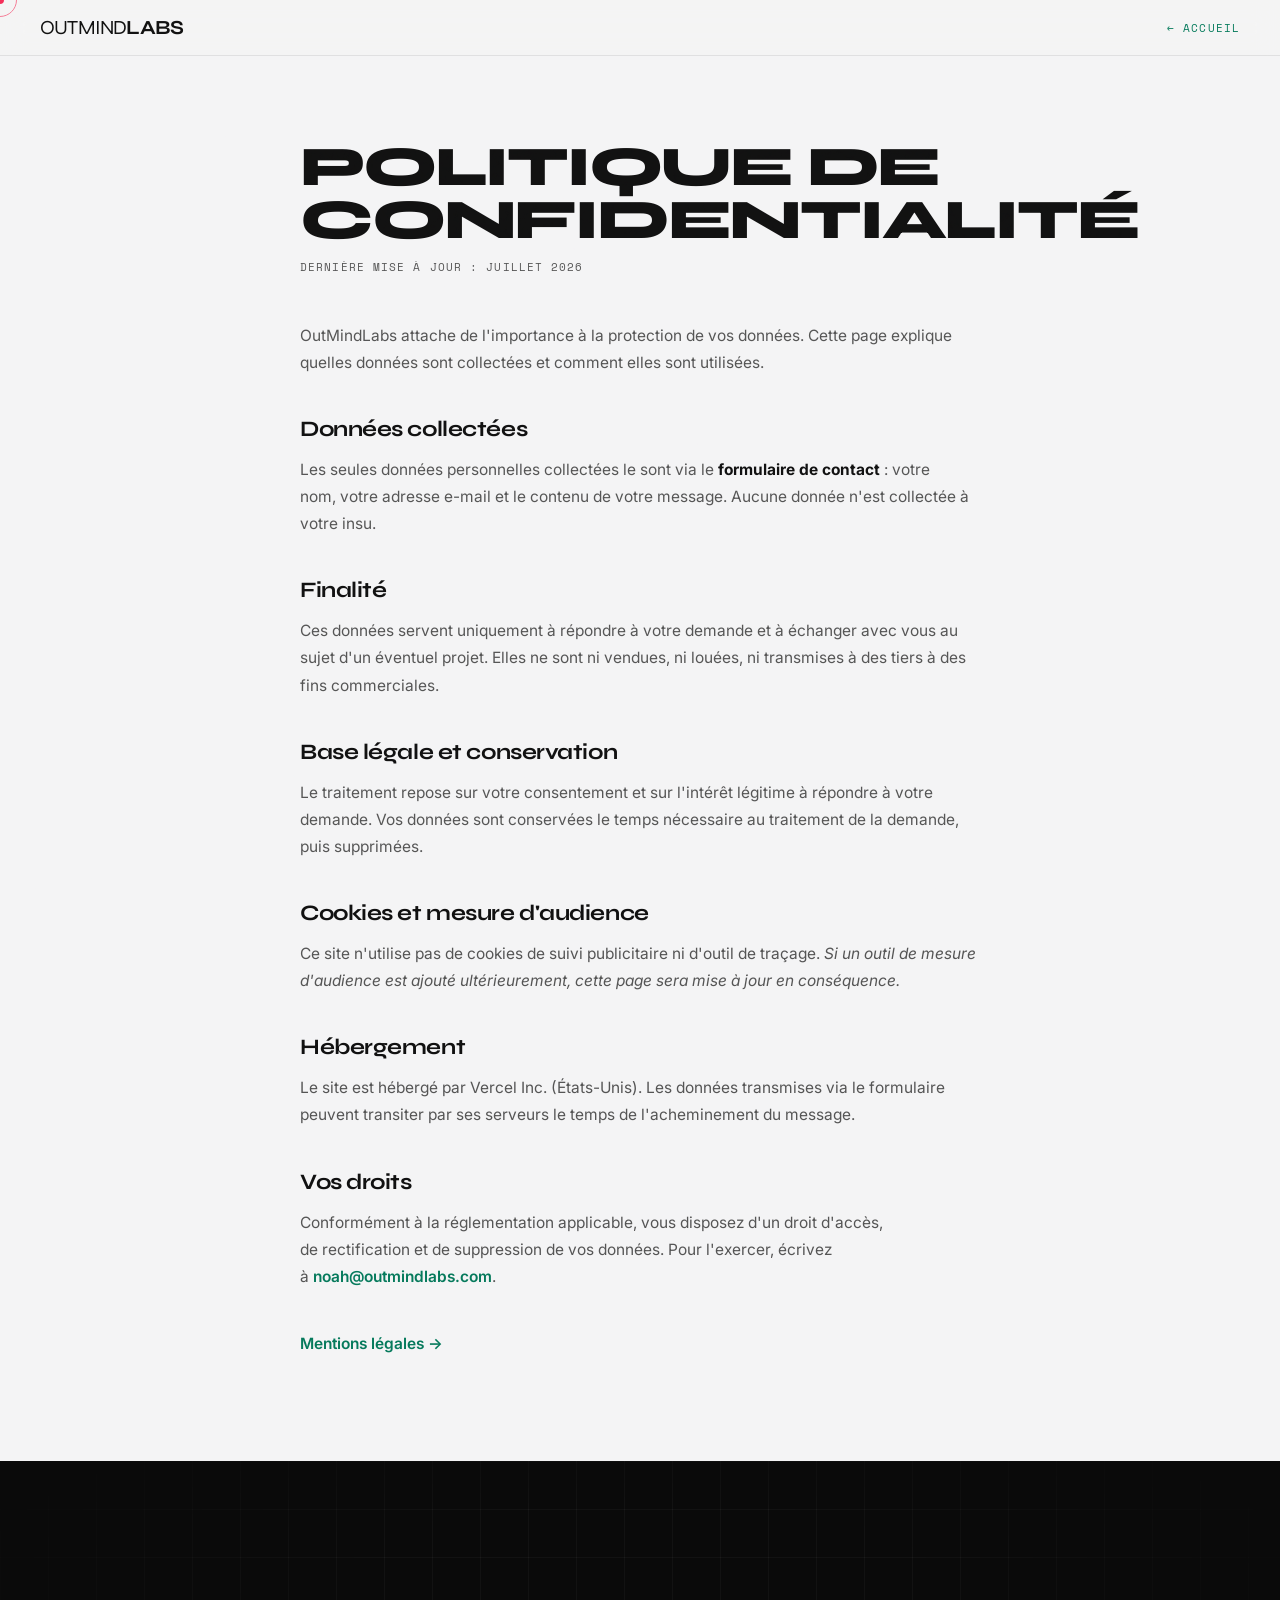
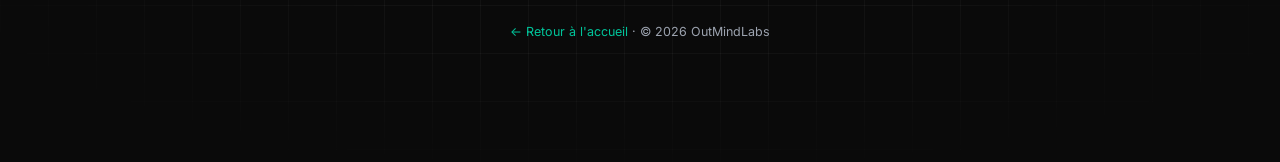
==== legal/confidentialite.html @ fe6e8d37 "Add real projects, case-study pages, and legal pages - Replace placeholder specimens with the six re" ====
<!DOCTYPE html>
<html lang="fr">
<head>
<meta charset="UTF-8">
<meta name="viewport" content="width=device-width, initial-scale=1.0">
<title>Confidentialité · OutMindLabs</title>
<link rel="stylesheet" href="../css/style.css">
</head>
<body class="subpage">
<div id="cur-dot"></div><div id="cur-ring"></div>
<nav class="sub-nav">
  <a href="../index.html" class="nav-brand"><span>OUTMIND</span><b>LABS</b></a>
  <a href="../index.html" class="back">← Accueil</a>
</nav>

<main class="legal-wrap">
  <h1>Politique de confidentialité</h1>
  <p class="updated">Dernière mise à jour : juillet 2026</p>

  <p>OutMindLabs attache de l'importance à la protection de vos données. Cette page explique quelles données sont collectées et comment elles sont utilisées.</p>

  <h2>Données collectées</h2>
  <p>Les seules données personnelles collectées le sont via le <strong>formulaire de contact</strong> : votre nom, votre adresse e-mail et le contenu de votre message. Aucune donnée n'est collectée à votre insu.</p>

  <h2>Finalité</h2>
  <p>Ces données servent uniquement à répondre à votre demande et à échanger avec vous au sujet d'un éventuel projet. Elles ne sont ni vendues, ni louées, ni transmises à des tiers à des fins commerciales.</p>

  <h2>Base légale et conservation</h2>
  <p>Le traitement repose sur votre consentement et sur l'intérêt légitime à répondre à votre demande. Vos données sont conservées le temps nécessaire au traitement de la demande, puis supprimées.</p>

  <h2>Cookies et mesure d'audience</h2>
  <p>Ce site n'utilise pas de cookies de suivi publicitaire ni d'outil de traçage. <em>Si un outil de mesure d'audience est ajouté ultérieurement, cette page sera mise à jour en conséquence.</em></p>

  <h2>Hébergement</h2>
  <p>Le site est hébergé par Vercel Inc. (États-Unis). Les données transmises via le formulaire peuvent transiter par ses serveurs le temps de l'acheminement du message.</p>

  <h2>Vos droits</h2>
  <p>Conformément à la réglementation applicable, vous disposez d'un droit d'accès, de rectification et de suppression de vos données. Pour l'exercer, écrivez à <a href="mailto:noah@outmindlabs.com">noah@outmindlabs.com</a>.</p>

  <p style="margin-top:40px;"><a href="mentions-legales.html">Mentions légales →</a></p>
</main>

<footer class="section section--dark sub-foot">
  <div class="wrap">
    <p class="colophon"><a href="../index.html">← Retour à l'accueil</a> · © 2026 OutMindLabs</p>
  </div>
</footer>
<script src="../js/main.js"></script>
</body>
</html>
---- css/style.css ----
@import url('https://fonts.googleapis.com/css2?family=Syne:wght@400;700;800&family=Inter:wght@300;400;500;600&family=Space+Mono:wght@400;700&display=swap');

/* ═══════════════════════════════════════════════════════════
   OUTMINDLABS — L'ARCHIVE
   A specimen archive. Black/white/grey base · mint signature ·
   pink used in exactly one place (redaction). Mono = data only.
   ═══════════════════════════════════════════════════════════ */

*, *::before, *::after { box-sizing: border-box; margin: 0; padding: 0; }

:root {
  --accent:       #00c49a;
  --accent-light: #99EFD1;
  --accent-ink:   #067a5c;   /* readable mint for labels on cream (AA) */
  --pink:         #ff0055;   /* redaction only */

  --cream:   #f4f4f5;
  --ink:     #111111;
  --muted:   #555555;
  --dim:     #9ca3af;

  --void:    #0a0a0a;
  --panel:   #111111;
  --panel-2: #161616;

  --line-light: rgba(0,0,0,0.12);
  --hair-light: rgba(0,0,0,0.08);
  --line-dark:  rgba(255,255,255,0.14);
  --hair-dark:  rgba(255,255,255,0.08);

  --font-display: 'Syne', sans-serif;
  --font-body:    'Inter', sans-serif;
  --font-mono:    'Space Mono', monospace;

  --ease:    cubic-bezier(0.25, 0.46, 0.45, 0.94);
  --ease-io: cubic-bezier(0.16, 1, 0.3, 1);
}

/* overflow-x: clip (not hidden) — hidden creates a scroll container that
   breaks position: sticky in the fiche section */
html { scroll-behavior: smooth; overflow-x: clip; }

body {
  font-family: var(--font-body);
  background: var(--void);
  color: var(--ink);
  overflow-x: clip;
  -webkit-font-smoothing: antialiased;
}

/* Global grain */
body::after {
  content: '';
  position: fixed; inset: 0;
  background-image: url("data:image/svg+xml,%3Csvg viewBox='0 0 200 200' xmlns='http://www.w3.org/2000/svg'%3E%3Cfilter id='n'%3E%3CfeTurbulence type='fractalNoise' baseFrequency='0.8' numOctaves='3' stitchTiles='stitch'/%3E%3C/filter%3E%3Crect width='100%25' height='100%25' filter='url(%23n)' opacity='0.04'/%3E%3C/svg%3E");
  pointer-events: none; z-index: 9990; mix-blend-mode: overlay;
}

::selection { background: var(--accent); color: #000; }

::-webkit-scrollbar { width: 6px; }
::-webkit-scrollbar-track { background: #0a0a0a; }
::-webkit-scrollbar-thumb { background: #222; border-radius: 10px; }
::-webkit-scrollbar-thumb:hover { background: var(--accent); }

a { text-decoration: none; color: inherit; }
img { display: block; max-width: 100%; }
button { font: inherit; cursor: pointer; }

/* Keyboard focus — visible everywhere; dark ink on light/mint, mint on dark */
:focus-visible { outline: 2px solid var(--accent); outline-offset: 3px; border-radius: 1px; }
.section--light :focus-visible,
.section--mint :focus-visible,
.nav--light :focus-visible { outline-color: var(--ink); }

/* ── CUSTOM CURSOR ─────────────────────────────────────── */
@media (hover: hover) and (pointer: fine) {
  body { cursor: none; }
  a, button, input, select, textarea, label, [role="button"] { cursor: none; }
}
#cur-dot, #cur-ring { position: fixed; top: 0; left: 0; pointer-events: none; border-radius: 50%; transform: translate(-50%, -50%); mix-blend-mode: difference; }
#cur-dot  { width: 8px;  height: 8px;  background: var(--accent); z-index: 10000; transition: width .3s, height .3s; }
#cur-ring { width: 34px; height: 34px; border: 1.5px solid var(--accent); opacity: .6; z-index: 9999; transition: width .3s, height .3s, opacity .3s; }
body.cur-hover #cur-dot  { width: 12px; height: 12px; }
body.cur-hover #cur-ring { width: 54px; height: 54px; opacity: .9; }
@media (hover: none), (pointer: coarse) { #cur-dot, #cur-ring { display: none; } }

/* ── TYPE PRIMITIVES ───────────────────────────────────── */
.mono {
  font-family: var(--font-mono);
  font-size: 12px;
  letter-spacing: 0.08em;
  text-transform: uppercase;
}
.module {
  font-family: var(--font-mono);
  font-size: 12px;
  font-weight: 700;
  letter-spacing: 0.18em;
  text-transform: uppercase;
  color: var(--accent);
  display: inline-block;
  margin-bottom: 22px;
}
/* mint accent fails contrast on cream — darken mono labels on light */
.section--light .module,
.assay .code,
.protocole .ptitle { color: var(--accent-ink); }
.h-xl, .h-lg, .h-md {
  font-family: var(--font-display);
  font-weight: 800;
  letter-spacing: -0.04em;
  text-transform: uppercase;
  line-height: 0.94;
}
.h-xl { font-size: clamp(44px, 7vw, 104px); line-height: 0.9; }
.h-lg { font-size: clamp(32px, 4.6vw, 60px); text-wrap: balance; }
.h-md { font-size: clamp(22px, 2.4vw, 30px); font-weight: 700; text-wrap: balance; }
.lead { font-family: var(--font-body); font-weight: 300; font-size: clamp(16px, 1.5vw, 19px); line-height: 1.65; color: var(--muted); }
/* nicer body wrapping — avoids orphans and short last lines */
p, .lead, .spec-find, .fiche-note, .rap .quote, .cons-body p { text-wrap: pretty; }
.section--dark .lead { color: var(--dim); }
.tg {
  background: linear-gradient(120deg, var(--accent-light), var(--accent));
  -webkit-background-clip: text; background-clip: text;
  -webkit-text-fill-color: transparent; color: transparent;
}
.hp { color: var(--pink); }   /* highlight where mint would vanish (on mint bg) */

/* ── SECTION SHELL ─────────────────────────────────────── */
.section { position: relative; padding: 118px 40px; }
.section--dark  { background: var(--void);  color: #fff; }
.section--light { background: var(--cream); color: var(--ink); }
.section--mint  { background: linear-gradient(140deg, #aef2df 0%, #99EFD1 42%, #4fd6b2 100%); color: var(--ink); }
.section--mint::before {
  content: ''; position: absolute; inset: 0; z-index: 0; pointer-events: none;
  background-image:
    linear-gradient(rgba(255,255,255,0.4) 1px, transparent 1px),
    linear-gradient(90deg, rgba(255,255,255,0.4) 1px, transparent 1px);
  background-size: 46px 46px;
  -webkit-mask-image: radial-gradient(ellipse at 50% 45%, #000 25%, transparent 82%);
  mask-image: radial-gradient(ellipse at 50% 45%, #000 25%, transparent 82%);
}
.section--mint > .wrap { position: relative; z-index: 1; }
.wrap { max-width: 1440px; margin: 0 auto; position: relative; }

/* blueprint grid behind dark sections */
.section--dark::before {
  content: ''; position: absolute; inset: 0; z-index: 0; pointer-events: none;
  background-image:
    linear-gradient(rgba(255,255,255,0.035) 1px, transparent 1px),
    linear-gradient(90deg, rgba(255,255,255,0.035) 1px, transparent 1px);
  background-size: 48px 48px;
  -webkit-mask-image: radial-gradient(ellipse at 50% 40%, #000 30%, transparent 82%);
  mask-image: radial-gradient(ellipse at 50% 40%, #000 30%, transparent 82%);
}
.section--dark > .wrap { z-index: 1; }

/* registration corner marks */
.corner { position: relative; }
.corner::before, .corner::after {
  content: '+'; position: absolute; font-family: var(--font-mono);
  font-size: 13px; line-height: 1; color: var(--accent); opacity: .55; pointer-events: none;
}
.corner::before { top: 7px; left: 9px; }
.corner::after  { bottom: 7px; right: 9px; }

/* ── BUTTONS ───────────────────────────────────────────── */
.btn {
  display: inline-flex; align-items: center; gap: 10px;
  font-family: var(--font-mono); font-weight: 700; font-size: 12px;
  letter-spacing: 0.16em; text-transform: uppercase;
  padding: 15px 26px; border-radius: 2px; border: 1px solid transparent;
  transition: background .3s, color .3s, border-color .3s, transform .3s;
  will-change: transform;
}
.btn-solid  { background: var(--accent); color: #04231c; }
.btn-solid:hover { background: var(--accent-light); transform: translateY(-2px); }
.btn-outline { background: transparent; color: var(--accent); border-color: var(--accent); }
.btn-outline:hover { background: var(--accent); color: #04231c; transform: translateY(-2px); }
.btn-ghost { background: transparent; color: currentColor; border-color: var(--line-dark); }
.btn-ghost:hover { border-color: var(--accent); color: var(--accent); }
.section--light .btn-ghost { border-color: var(--line-light); }
.link-ghost { font-family: var(--font-mono); font-size: 12px; letter-spacing: .1em; text-transform: uppercase; color: var(--dim); transition: color .3s; }
.link-ghost:hover { color: var(--accent); }

/* redaction — the ONLY pink */
.redact {
  display: inline-block; background: var(--pink); color: var(--pink);
  font-family: var(--font-mono); font-weight: 700; font-size: 0.78em;
  letter-spacing: 2px; padding: 1px 6px; border-radius: 2px;
  vertical-align: middle; user-select: none; overflow: hidden; white-space: nowrap;
}
.redact.glitch { color: #fff; }   /* scrambled glyphs surface only mid-glitch */

/* ═══════════════ NAV ═══════════════ */
.nav {
  position: fixed; top: 0; left: 0; right: 0; z-index: 900;
  display: flex; align-items: center; justify-content: space-between;
  padding: 15px 40px;
  border-bottom: 1px solid transparent;
  backdrop-filter: blur(14px); -webkit-backdrop-filter: blur(14px);
  transition: background .35s, color .35s, border-color .35s, padding .35s;
}
.nav--dark  { background: rgba(10,10,10,0.55); color: #fff;      border-bottom-color: var(--hair-dark); }
.nav--light { background: rgba(244,244,245,0.72); color: var(--ink); border-bottom-color: var(--hair-light); }
.nav-brand { font-family: var(--font-display); font-size: 20px; letter-spacing: -0.04em; }
.nav-brand b { font-weight: 700; }
.nav-brand span { font-weight: 400; }
.nav-menu { display: flex; align-items: center; gap: 22px; }
.nav-menu a { font-family: var(--font-mono); font-size: 11px; letter-spacing: .12em; text-transform: uppercase; opacity: .75; transition: opacity .25s, color .25s; }
.nav-menu a:hover, .nav-menu a.active { opacity: 1; color: var(--accent); }
.nav--light .nav-menu a:hover, .nav--light .nav-menu a.active { color: var(--accent-ink); }
.nav-status { display: inline-flex; align-items: center; gap: 8px; font-family: var(--font-mono); font-size: 11px; letter-spacing: .12em; text-transform: uppercase; }
.nav-status .led { width: 7px; height: 7px; border-radius: 50%; background: var(--accent); box-shadow: 0 0 8px var(--accent); }
.nav-toggle { display: none; background: none; border: 1px solid currentColor; border-radius: 2px; padding: 7px 12px; font-family: var(--font-mono); font-size: 11px; letter-spacing: .12em; text-transform: uppercase; color: inherit; }

/* ═══════════════ 000 · LA PAILLASSE (design lab bench) ═══════════════ */
.hero {
  position: relative; min-height: 100vh; overflow: hidden;
  background: #f4f4f5; color: var(--ink);
  display: flex; align-items: center;
  padding: 130px 40px 90px;
}
/* the grey graph grid is drawn inside #mesh so it stays aligned with the dots */
#mesh { position: absolute; inset: 0; width: 100%; height: 100%; z-index: 0; }
.hero-inner { position: relative; z-index: 2; max-width: 1440px; margin: 0 auto; width: 100%; }
.hero h1 { color: var(--ink); margin-bottom: 26px; }
.hero h1 .line { display: block; }
.hero .lead { color: var(--muted); }
.hero-sub { max-width: 560px; margin-bottom: 40px; }
.hero-cta { display: flex; align-items: center; gap: 26px; flex-wrap: wrap; }
.hero-readout {
  position: absolute; right: 40px; bottom: 34px; z-index: 2; text-align: right;
  font-family: var(--font-mono); font-size: 11px; letter-spacing: .1em; color: var(--muted); line-height: 1.9;
  font-variant-numeric: tabular-nums;
}
.hero-readout b { color: var(--accent-ink); font-weight: 700; }

/* ═══════════════ SCELLÉ · label tape ═══════════════ */
.scelle { background: #050505; border-top: 1px solid var(--hair-dark); border-bottom: 1px solid var(--hair-dark); overflow: hidden; padding: 13px 0; }
.scelle-track { display: flex; width: max-content; white-space: nowrap; animation: tape 42s linear infinite; }
.scelle-track span { font-family: var(--font-mono); font-size: 12px; letter-spacing: .14em; text-transform: uppercase; color: var(--accent); padding: 0 22px; }
.scelle-track .plus { color: #444; }
@keyframes tape { from { transform: translateX(0); } to { transform: translateX(-50%); } }

/* ═══════════════ 001 · LE CONSERVATEUR ═══════════════ */
.cons-grid { display: grid; grid-template-columns: 300px 1fr; gap: 52px; align-items: center; }
.cons-photo { border: 1px solid var(--line-light); padding: 12px; background: #fff; max-width: 340px; }
.cons-photo img { width: 100%; aspect-ratio: 1/1; object-fit: cover; }
.cons-photo .cap { display: flex; flex-direction: column; align-items: flex-start; gap: 8px; margin-top: 12px; }
.cons-photo .cap .mono { color: var(--muted); font-size: 10px; letter-spacing: .1em; white-space: nowrap; }
.status { display: inline-flex; align-items: center; gap: 8px; font-family: var(--font-mono); font-size: 10px; letter-spacing: .14em; text-transform: uppercase; color: var(--ink); }
.status .led { width: 8px; height: 8px; border-radius: 50%; background: var(--accent); box-shadow: 0 0 8px var(--accent); }
.cons-body p { margin-bottom: 20px; max-width: 680px; }
.field-list { list-style: none; border-top: 1px solid var(--line-light); margin-top: 8px; }
.field-list li { display: flex; justify-content: space-between; align-items: baseline; gap: 20px; padding: 12px 0; border-bottom: 1px solid var(--hair-light); }
.field-list li span:first-child { font-family: var(--font-mono); font-size: 11px; letter-spacing: .1em; text-transform: uppercase; color: var(--muted); }
.field-list li span:last-child { font-family: var(--font-body); font-size: 14.5px; color: var(--ink); text-align: right; }

/* ═══════════════ 002 · CLASSIFICATION (mint) ═══════════════ */
.section--mint .module { color: var(--ink); }
.class-head { max-width: none; margin-bottom: 36px; }
.class-head .h-lg { color: var(--ink); }
/* trim the section height (~25% shorter) */
#classification { padding-top: 82px; padding-bottom: 82px; }
#classification .discipline { padding: 30px; }
#classification .discipline h3 { margin-bottom: 16px; }
#classification .taxo { margin-bottom: 16px; }
#classification .taxo li { padding: 7px 0; }
.class-grid { display: grid; grid-template-columns: 1fr 1fr; gap: 24px; }
.discipline {
  background: #fff;
  border: 1px solid rgba(0,0,0,0.14);
  box-shadow: 0 28px 56px -30px rgba(4,35,28,0.5);
  padding: 40px;
  transition: transform .4s var(--ease), box-shadow .4s var(--ease);
}
.discipline:hover { transform: translateY(-5px); box-shadow: 0 36px 64px -30px rgba(4,35,28,0.6); }
.discipline .tag {
  display: inline-block; font-family: var(--font-mono); font-size: 10px;
  letter-spacing: .16em; text-transform: uppercase;
  background: var(--ink); color: var(--accent);
  padding: 6px 12px; border-radius: 2px; margin-bottom: 18px;
}
.discipline h3 { font-family: var(--font-display); font-weight: 800; font-size: clamp(24px, 2.6vw, 34px); letter-spacing: -0.03em; text-transform: uppercase; color: var(--ink); margin-bottom: 22px; line-height: 1; }
.taxo { list-style: none; margin-bottom: 22px; }
.taxo li { font-family: var(--font-body); font-size: 15px; color: #333; padding: 10px 0; border-bottom: 1px solid rgba(0,0,0,0.08); }
.taxo li::before { content: '+ '; font-family: var(--font-mono); color: var(--accent-ink); font-weight: 700; }
.discipline .one { font-size: 15px; color: var(--muted); font-style: italic; }

/* ═══════════════ 003 · LA COLLECTION ═══════════════ */
.coll-top { display: flex; justify-content: space-between; align-items: flex-end; gap: 24px; flex-wrap: wrap; margin-bottom: 40px; }
.filters { display: flex; gap: 8px; }
.filter { font-family: var(--font-mono); font-size: 11px; letter-spacing: .14em; text-transform: uppercase; padding: 9px 16px; border: 1px solid var(--line-light); background: transparent; color: var(--muted); border-radius: 2px; transition: all .25s; }
.filter:hover { border-color: var(--ink); color: var(--ink); }
.filter.active { background: var(--ink); color: #fff; border-color: var(--ink); }
.spec-grid { display: grid; grid-template-columns: repeat(3, 1fr); gap: 22px; }
.spec { border: 1px solid var(--line-light); background: #fff; padding: 12px; transition: transform .45s var(--ease), box-shadow .45s var(--ease); }
.spec.hide { display: none; }
.spec:hover { transform: translateY(-6px); box-shadow: 0 24px 40px -20px rgba(0,0,0,0.25); }
.spec-img { position: relative; overflow: hidden; }
.spec-img img { width: 100%; aspect-ratio: 4/5; object-fit: cover; transition: transform .6s var(--ease); }
.spec:hover .spec-img img { transform: scale(1.04); }
.spec-link { display: block; color: inherit; }
.spec-more { border-top: 1px solid var(--hair-light); padding-top: 12px; font-family: var(--font-mono); font-size: 11px; letter-spacing: .08em; text-transform: uppercase; color: var(--accent-ink); transition: gap .3s; }
.spec:hover .spec-more { color: var(--ink); }
.spec-idx { position: absolute; top: 10px; left: 10px; font-family: var(--font-mono); font-size: 10px; letter-spacing: .1em; color: #fff; background: rgba(0,0,0,0.6); padding: 4px 8px; }
.spec-tag { position: absolute; top: 10px; right: 10px; font-family: var(--font-mono); font-size: 9px; letter-spacing: .14em; text-transform: uppercase; color: #04231c; background: var(--accent); padding: 4px 8px; }
.spec-body { padding: 16px 6px 6px; }
.spec-body h3 { font-family: var(--font-display); font-weight: 700; font-size: 19px; letter-spacing: -0.03em; text-transform: uppercase; margin-bottom: 8px; }
.spec-find { font-size: 13px; color: var(--muted); line-height: 1.55; margin-bottom: 16px; }
.spec-client { display: flex; align-items: center; gap: 8px; border-top: 1px solid var(--hair-light); padding-top: 12px; font-family: var(--font-mono); font-size: 10px; letter-spacing: .1em; text-transform: uppercase; color: var(--muted); }

/* ═══════════════ 004 · FICHE TECHNIQUE + réaction ═══════════════ */
/* ── scroll-scrub shell ── */
.fiche { padding: 0; }
.fiche.section--dark::before { display: none; }         /* grid moves onto the pinned frame */
.fiche-scroll { position: relative; height: 240vh; }
.fiche-sticky { position: sticky; top: 0; min-height: 100vh; display: flex; align-items: center; padding: 92px 40px; overflow: hidden; }
.fiche-sticky::before {
  content: ''; position: absolute; inset: 0; z-index: 0; pointer-events: none;
  background-image:
    linear-gradient(rgba(255,255,255,0.035) 1px, transparent 1px),
    linear-gradient(90deg, rgba(255,255,255,0.035) 1px, transparent 1px);
  background-size: 48px 48px;
  -webkit-mask-image: radial-gradient(ellipse at 50% 45%, #000 30%, transparent 82%);
  mask-image: radial-gradient(ellipse at 50% 45%, #000 30%, transparent 82%);
}
.fiche-sticky .wrap { position: relative; z-index: 1; width: 100%; }
.fiche-grid { display: grid; grid-template-columns: 1.1fr 0.9fr; gap: 54px; align-items: center; margin-top: 26px; }
.fiche-grid > * { min-width: 0; }   /* stop the big Syne word from widening its track */

/* ── reaction module ── */
.reaction { position: relative; border: 1px solid var(--line-dark); background: #0d0d0d; padding: 34px; }
.rtop { display: flex; justify-content: space-between; align-items: center; margin-bottom: 22px; }
.rlabel, .rprog { font-family: var(--font-mono); font-size: 10px; letter-spacing: .14em; text-transform: uppercase; color: var(--dim); }
.rprog b { color: var(--accent); }

.reaction-stage { position: relative; height: 132px; display: flex; align-items: center; justify-content: center; overflow: hidden; }
.grid-underlay {
  position: absolute; inset: 0; opacity: 0; transition: opacity .5s var(--ease);
  background-image: linear-gradient(rgba(0,196,154,0.22) 1px, transparent 1px), linear-gradient(90deg, rgba(0,196,154,0.22) 1px, transparent 1px);
  background-size: 22px 22px;
  -webkit-mask-image: radial-gradient(ellipse at center, #000 55%, transparent 100%);
  mask-image: radial-gradient(ellipse at center, #000 55%, transparent 100%);
}
.r-word {
  position: relative; z-index: 1; white-space: nowrap;
  font-family: var(--font-body); font-weight: 300; text-transform: lowercase;
  letter-spacing: .3em; color: #6a6a6a; font-size: 24px;
  transition: color .5s var(--ease), letter-spacing .5s var(--ease), font-size .5s var(--ease);
}
.r-word .wb { transition: color .5s var(--ease); }
.r-stamp {
  position: absolute; right: 30px; top: 96px; z-index: 3;
  font-family: var(--font-mono); font-weight: 700; font-size: 15px; letter-spacing: .22em; color: var(--accent);
  border: 2px solid var(--accent); padding: 7px 14px; border-radius: 2px;
  transform: rotate(-8deg) scale(.5); opacity: 0;
  transition: opacity .4s, transform .5s var(--ease-io);
}

/* step states (data-step 0..4 on .fiche-grid drives BOTH columns) */
.fiche-grid[data-step="1"] .r-word,
.fiche-grid[data-step="2"] .r-word,
.fiche-grid[data-step="3"] .r-word,
.fiche-grid[data-step="4"] .r-word { text-transform: uppercase; }
.fiche-grid[data-step="1"] .r-word { letter-spacing: .14em; color: #9a9a9a; }
.fiche-grid[data-step="2"] .r-word,
.fiche-grid[data-step="3"] .r-word,
.fiche-grid[data-step="4"] .r-word { font-family: var(--font-display); font-weight: 800; letter-spacing: -0.03em; font-size: clamp(30px, 4vw, 46px); color: #fff; }
/* wordmark weights once formed: OUTMIND lighter than LABS */
.fiche-grid[data-step="2"] .wa, .fiche-grid[data-step="3"] .wa, .fiche-grid[data-step="4"] .wa { font-weight: 400; }
.fiche-grid[data-step="2"] .wb, .fiche-grid[data-step="3"] .wb, .fiche-grid[data-step="4"] .wb { font-weight: 700; }
.fiche-grid[data-step="1"] .grid-underlay,
.fiche-grid[data-step="2"] .grid-underlay,
.fiche-grid[data-step="3"] .grid-underlay { opacity: 1; }
.fiche-grid[data-step="4"] .grid-underlay { opacity: 0; }
.fiche-grid[data-step="3"] .wb,
.fiche-grid[data-step="4"] .wb { color: var(--accent); }
.fiche-grid[data-step="3"] .sw,
.fiche-grid[data-step="4"] .sw { background: var(--sw); }
.fiche-grid[data-step="3"] .sw:nth-child(2), .fiche-grid[data-step="4"] .sw:nth-child(2) { transition-delay: .07s; }
.fiche-grid[data-step="3"] .sw:nth-child(3), .fiche-grid[data-step="4"] .sw:nth-child(3) { transition-delay: .14s; }
.fiche-grid[data-step="3"] .sw:nth-child(4), .fiche-grid[data-step="4"] .sw:nth-child(4) { transition-delay: .21s; }
.fiche-grid[data-step="4"] .r-stamp { opacity: 1; transform: rotate(-8deg) scale(1.12); }

.rlogline { font-family: var(--font-mono); font-size: 11px; letter-spacing: .1em; text-transform: uppercase; color: var(--accent); margin: 20px 0 22px; min-height: 14px; }
.swatches { display: flex; gap: 10px; justify-content: center; margin-bottom: 24px; }
.sw { width: 40px; height: 40px; border-radius: 2px; background: #2a2a2a; transition: background .5s var(--ease); }
.rfoot { display: flex; align-items: center; justify-content: center; min-height: 44px; }
.rhint { font-family: var(--font-mono); font-size: 10px; letter-spacing: .14em; text-transform: uppercase; color: var(--dim); }
.reaction .rhint, .reaction .btn { display: none; }
.reaction.mode-scrub .rhint { display: inline; }
.reaction.mode-auto .btn { display: inline-flex; }
.fiche-meta .metatable { list-style: none; border-top: 1px solid var(--line-dark); margin-bottom: 26px; }
.fiche-meta .metatable li { display: flex; justify-content: space-between; align-items: baseline; gap: 18px; padding: 11px 0; border-bottom: 1px solid var(--hair-dark); }
.fiche-meta .metatable li span:first-child { font-family: var(--font-mono); font-size: 11px; letter-spacing: .1em; text-transform: uppercase; color: var(--dim); }
.fiche-meta .metatable li span:last-child { font-family: var(--font-body); font-size: 14px; color: #fff; text-align: right; }
.fiche-note { font-size: 14px; color: var(--dim); line-height: 1.6; margin-bottom: 26px; font-style: italic; }
.typekit { border-top: 1px solid var(--hair-dark); padding-top: 20px; }
.typekit .row { display: flex; align-items: baseline; justify-content: space-between; padding: 7px 0; }
.typekit .name { color: #fff; }
.typekit .k1 { font-family: var(--font-display); font-weight: 800; text-transform: uppercase; letter-spacing: -0.03em; font-size: 20px; }
.typekit .k2 { font-family: var(--font-body); font-weight: 400; font-size: 17px; }
.typekit .k3 { font-family: var(--font-mono); font-size: 14px; }
.typekit .tag { font-family: var(--font-mono); font-size: 10px; letter-spacing: .12em; color: var(--dim); text-transform: uppercase; }
.typekit .palette { display: flex; gap: 8px; margin-top: 16px; }
.typekit .chip { flex: 1; height: 30px; border-radius: 2px; display: flex; align-items: center; justify-content: center; font-family: var(--font-mono); font-size: 8px; letter-spacing: .05em; background: #262626; color: transparent; transition: background .5s var(--ease), color .4s; }

/* ── right column reveals in lockstep with the reaction steps ── */
.fiche-meta .metatable li,
.fiche-note,
.typekit .row { opacity: 0; transform: translateY(10px); transition: opacity .5s var(--ease), transform .5s var(--ease); }
/* step >= 1: the spec sheet fills in, row by row */
.fiche-grid:not([data-step="0"]) .metatable li { opacity: 1; transform: none; }
.fiche-grid:not([data-step="0"]) .metatable li:nth-child(2) { transition-delay: .05s; }
.fiche-grid:not([data-step="0"]) .metatable li:nth-child(3) { transition-delay: .10s; }
.fiche-grid:not([data-step="0"]) .metatable li:nth-child(4) { transition-delay: .15s; }
.fiche-grid:not([data-step="0"]) .metatable li:nth-child(5) { transition-delay: .20s; }
/* step >= 2: the type kit appears (as the fonts form) */
.fiche-grid:not([data-step="0"]):not([data-step="1"]) .typekit .row { opacity: 1; transform: none; }
.fiche-grid:not([data-step="0"]):not([data-step="1"]) .typekit .row:nth-child(2) { transition-delay: .07s; }
.fiche-grid:not([data-step="0"]):not([data-step="1"]) .typekit .row:nth-child(3) { transition-delay: .14s; }
/* step >= 3: the palette colours in, synced with the swatches */
.fiche-grid:not([data-step="0"]):not([data-step="1"]):not([data-step="2"]) .chip { background: var(--cc); color: var(--ct); }
.fiche-grid:not([data-step="0"]):not([data-step="1"]):not([data-step="2"]) .chip:nth-child(2) { transition-delay: .07s; }
.fiche-grid:not([data-step="0"]):not([data-step="1"]):not([data-step="2"]) .chip:nth-child(3) { transition-delay: .14s; }
.fiche-grid:not([data-step="0"]):not([data-step="1"]):not([data-step="2"]) .chip:nth-child(4) { transition-delay: .21s; }
/* step 4: the closing note lands */
.fiche-grid[data-step="4"] .fiche-note { opacity: 1; transform: none; }

/* ═══════════════ 005 · PRÉLÈVEMENTS ═══════════════ */
.assay-intro { max-width: none; margin-bottom: 48px; }
.assay-intro .lead { max-width: 760px; }
.assay-grid { display: grid; grid-template-columns: repeat(4, 1fr); gap: 18px; }
.assay { border: 1px solid var(--line-light); background: #fff; padding: 30px; display: flex; flex-direction: column; transition: transform .4s var(--ease), border-color .3s; }
.assay:hover { transform: translateY(-5px); border-color: rgba(0,196,154,0.5); }
.assay .code { font-family: var(--font-mono); font-size: 11px; letter-spacing: .14em; text-transform: uppercase; color: var(--accent); margin-bottom: 12px; }
.assay h3 { font-family: var(--font-display); font-weight: 700; font-size: 22px; letter-spacing: -0.03em; text-transform: uppercase; margin-bottom: 18px; }
.assay ul { list-style: none; margin-bottom: 20px; flex: 1; }
.assay li { font-family: var(--font-body); font-size: 14px; color: var(--muted); padding: 8px 0; border-bottom: 1px solid var(--hair-light); }
.assay li::before { content: '+ '; font-family: var(--font-mono); color: var(--accent-ink); font-weight: 700; }
.assay .delai { font-family: var(--font-mono); font-size: 11px; letter-spacing: .1em; text-transform: uppercase; color: var(--ink); }
.assay.feature { border-color: var(--accent); box-shadow: 0 0 0 1px var(--accent); }

/* ═══════════════ 006 · RAPPORTS ═══════════════ */
.rap-grid { display: grid; grid-template-columns: repeat(3, 1fr); gap: 20px; }
.rap { border: 1px solid var(--line-dark); background: var(--panel); padding: 28px; transition: transform .4s var(--ease), border-color .3s; }
.rap:hover { transform: translateY(-5px); border-color: var(--accent); }
.rap .rhead { display: flex; justify-content: space-between; align-items: center; font-family: var(--font-mono); font-size: 10px; letter-spacing: .1em; text-transform: uppercase; color: var(--dim); border-bottom: 1px solid var(--hair-dark); padding-bottom: 14px; margin-bottom: 18px; }
.rap .quote { font-size: 15px; line-height: 1.65; color: #e5e5e5; font-style: italic; font-weight: 300; margin-bottom: 20px; }
.rap .attrib { display: flex; align-items: center; gap: 8px; font-family: var(--font-mono); font-size: 10px; letter-spacing: .08em; text-transform: uppercase; color: var(--dim); margin-bottom: 12px; }
.rap .reading { font-family: var(--font-mono); font-size: 11px; letter-spacing: .12em; text-transform: uppercase; color: var(--accent); }

/* ═══════════════ 007 · CONTACT ═══════════════ */
.acc-grid { display: grid; grid-template-columns: 1fr 1fr; gap: 64px; align-items: start; }
.acc-info { display: flex; flex-direction: column; }
.acc-info .h-lg { margin-bottom: 14px; }
.acc-note { font-size: 15px; color: var(--muted); margin-bottom: 34px; }
.acc-steps { display: flex; flex-direction: column; gap: 4px; border-top: 1px solid var(--line-light); margin-bottom: 34px; }
.acc-step { display: flex; gap: 18px; align-items: baseline; padding: 18px 0; border-bottom: 1px solid var(--hair-light); }
.acc-step .n { font-family: var(--font-mono); font-weight: 700; font-size: 12px; color: var(--accent-ink); flex-shrink: 0; }
.acc-step b { display: block; font-size: 15px; color: var(--ink); margin-bottom: 3px; }
.acc-step span { font-size: 14px; color: var(--muted); }
.acc-direct { margin-top: auto; padding-top: 6px; }
.acc-direct p { font-size: 14px; color: var(--muted); margin: 0 0 10px; }
.acc-direct a { display: inline-block; font-family: var(--font-display); font-weight: 700; font-size: 18px; letter-spacing: -0.02em; color: var(--ink); word-break: break-all; }
.acc-direct a:hover { color: var(--accent-ink); }
.acc-direct .mono { display: block; margin-top: 10px; font-family: var(--font-body); color: var(--muted); font-size: 13px; }
.acc-form { background: #fff; border: 1px solid var(--line-light); padding: 40px; box-shadow: 0 30px 60px -40px rgba(0,0,0,0.4); }
.form-row { margin-bottom: 24px; }
.form-row label { display: block; font-family: var(--font-mono); font-size: 11px; letter-spacing: .12em; text-transform: uppercase; color: var(--muted); margin-bottom: 8px; }
.form-row input, .form-row select, .form-row textarea {
  width: 100%; border: none; border-bottom: 1px solid var(--line-light); background: transparent;
  padding: 10px 2px; font-family: var(--font-body); font-size: 15px; color: var(--ink);
  transition: border-color .3s;
}
.form-row input:focus, .form-row select:focus, .form-row textarea:focus { border-bottom-color: var(--accent); }
.form-row textarea { resize: vertical; min-height: 90px; }
.acc-note { font-size: 13px; color: var(--muted); margin: 6px 0 26px; }
.protocole { border: 1px solid var(--line-light); padding: 28px; background: #fff; }
.protocole .ptitle { font-family: var(--font-mono); font-size: 11px; letter-spacing: .14em; text-transform: uppercase; color: var(--accent); margin-bottom: 22px; }
.protocole ol { list-style: none; counter-reset: p; }
.protocole li { counter-increment: p; padding: 16px 0; border-top: 1px solid var(--hair-light); font-family: var(--font-body); font-size: 14.5px; color: var(--muted); display: flex; gap: 14px; align-items: baseline; }
.protocole li::before { content: '0' counter(p); font-family: var(--font-mono); font-size: 12px; color: var(--accent-ink); font-weight: 700; }
.acc-success { text-align: center; padding: 24px 6px; }
.acc-success .mark { width: 46px; height: 46px; border: 1.5px solid var(--accent); border-radius: 50%; display: flex; align-items: center; justify-content: center; margin: 0 auto 18px; color: var(--accent); font-family: var(--font-mono); }
.acc-success h3 { font-family: var(--font-display); font-weight: 700; font-size: 24px; letter-spacing: -0.03em; text-transform: uppercase; margin-bottom: 12px; }
.acc-success p { color: var(--muted); font-size: 14px; }

/* ═══════════════ 008 · CLÔTURE / footer ═══════════════ */
.cloture { position: relative; text-align: center; overflow: hidden; }
.cloture-glow { position: absolute; left: 50%; bottom: -120px; transform: translateX(-50%); width: 620px; height: 340px; background: radial-gradient(ellipse at center, rgba(0,196,154,0.5) 0%, transparent 68%); filter: blur(80px); pointer-events: none; }
.cloture .wrap { z-index: 1; }
.cloture .h-lg { color: #fff; max-width: 820px; margin: 0 auto 40px; }
.cloture .bigmark { font-family: var(--font-display); font-size: clamp(28px, 4vw, 54px); letter-spacing: -0.04em; margin-bottom: 30px; }
.cloture .bigmark span { font-weight: 400; color: #fff; }
.cloture .bigmark b { font-weight: 700; color: var(--accent); }
.cloture .colophon { font-family: var(--font-body); font-size: 12.5px; letter-spacing: .01em; color: var(--dim); line-height: 2; }
.cloture .colophon a { color: var(--accent); }
.cloture .foot-hair { width: 100%; max-width: 900px; height: 1px; background: var(--hair-dark); margin: 40px auto; }

/* ── scroll reveal ── */
.reveal { opacity: 0; transform: translateY(34px); transition: opacity .8s var(--ease-io), transform .8s var(--ease-io); }
.reveal.in { opacity: 1; transform: none; }

/* ═══════════════ RESPONSIVE ═══════════════ */
@media (max-width: 900px) {
  .section { padding: 90px 22px; }
  .nav { padding: 13px 22px; }
  .nav-menu a, .nav-status { display: none; }
  .nav-toggle { display: inline-block; }
  .nav.open .nav-menu { display: flex; position: absolute; top: 100%; left: 0; right: 0; flex-direction: column; gap: 0; background: inherit; border-bottom: 1px solid var(--hair-dark); padding: 10px 22px 18px; }
  .nav--light.open .nav-menu { border-bottom-color: var(--hair-light); }
  .nav.open .nav-menu a { display: block; padding: 12px 0; opacity: .9; }
  .hero { padding: 120px 22px 80px; }
  .hero-readout { display: none; }
  .cons-grid, .fiche-grid, .acc-grid { grid-template-columns: 1fr; gap: 40px; }
  .fiche-scroll { height: auto; }
  .fiche-sticky { position: static; min-height: 0; padding: 90px 22px; }
  .class-grid { grid-template-columns: 1fr; }
  .spec-grid { grid-template-columns: repeat(2, 1fr); }
  .assay-grid { grid-template-columns: repeat(2, 1fr); }
  .rap-grid { grid-template-columns: 1fr; }
}
@media (max-width: 560px) {
  .spec-grid { grid-template-columns: 1fr; }
  .assay-grid { grid-template-columns: 1fr; }
  .hero-cta { gap: 16px; }
}

/* ═══════════════ REDUCED MOTION ═══════════════ */
@media (prefers-reduced-motion: reduce) {
  html { scroll-behavior: auto; }
  .scelle-track { animation: none; transform: none; white-space: normal; flex-wrap: wrap; }
  .reveal { opacity: 1; transform: none; transition: none; }
  .r-word, .sw, .grid-underlay, .r-stamp,
  .metatable li, .fiche-note, .typekit .row, .typekit .chip { transition: none; }
  .fiche-scroll { height: auto; }
  .fiche-sticky { position: static; min-height: 0; }
  * { scroll-behavior: auto !important; }
}

/* ═══════════════════════════════════════════════════════════
   PROJECT PAGES + LEGAL PAGES
   ═══════════════════════════════════════════════════════════ */
.subpage { background: var(--cream); color: var(--ink); }
.sub-nav {
  position: fixed; top: 0; left: 0; right: 0; z-index: 900;
  display: flex; justify-content: space-between; align-items: center;
  padding: 15px 40px; background: rgba(244,244,245,0.82);
  backdrop-filter: blur(14px); -webkit-backdrop-filter: blur(14px);
  border-bottom: 1px solid var(--hair-light);
}
.sub-nav .nav-brand { color: var(--ink); }
.sub-nav .back { font-family: var(--font-mono); font-size: 11px; letter-spacing: .1em; text-transform: uppercase; color: var(--accent-ink); }
.sub-nav .back:hover { color: var(--ink); }

/* ── project hero ── */
.proj-hero { max-width: 1040px; margin: 0 auto; padding: 150px 40px 30px; }
.proj-tag { display: inline-block; font-family: var(--font-mono); font-size: 11px; letter-spacing: .16em; text-transform: uppercase; color: var(--muted); border: 1px solid var(--line-light); padding: 6px 12px; border-radius: 2px; margin-bottom: 22px; }
.proj-title { font-family: var(--font-display); font-weight: 800; font-size: clamp(44px, 7.5vw, 96px); letter-spacing: -0.04em; text-transform: uppercase; line-height: 0.92; margin-bottom: 26px; }
.proj-title .tg { display: inline; }
.proj-intro { font-family: var(--font-body); font-weight: 300; font-size: clamp(17px, 1.6vw, 21px); line-height: 1.6; color: var(--muted); max-width: 760px; }
.proj-meta { display: flex; gap: 30px; flex-wrap: wrap; margin-top: 30px; }
.proj-meta div { font-family: var(--font-mono); font-size: 11px; letter-spacing: .1em; text-transform: uppercase; }
.proj-meta div span { display: block; color: var(--muted); margin-bottom: 4px; }
.proj-meta div b { color: var(--ink); font-weight: 700; }

.proj-cover { max-width: 1240px; margin: 44px auto; padding: 0 40px; }
.proj-cover img { width: 100%; border: 1px solid var(--line-light); display: block; }

.proj-content { max-width: 1040px; margin: 0 auto; padding: 20px 40px; }
.proj-block { margin: 0 0 64px; }
.proj-block h2 { font-family: var(--font-display); font-weight: 800; font-size: clamp(26px, 3.2vw, 42px); letter-spacing: -0.03em; text-transform: uppercase; line-height: 1; margin-bottom: 22px; }
.proj-block h2 .tg { display: inline; }
.proj-block p { font-size: 16.5px; line-height: 1.75; color: var(--muted); max-width: 760px; margin-bottom: 16px; }
.proj-block p strong { color: var(--ink); font-weight: 600; }
.proj-note { font-size: 14px; color: var(--muted); font-style: italic; border-left: 2px solid var(--accent); padding-left: 18px; max-width: 760px; }
.proj-note a { color: var(--accent-ink); font-weight: 600; }

.proj-gallery { max-width: 1240px; margin: 10px auto 80px; padding: 0 40px; display: grid; grid-template-columns: repeat(2, 1fr); gap: 16px; }
.proj-gallery img { width: 100%; border: 1px solid var(--line-light); display: block; }
.proj-gallery .wide { grid-column: 1 / -1; }

.sub-foot { text-align: center; }
.sub-foot .h-lg { color: #fff; margin-bottom: 30px; }
.sub-foot .colophon { font-family: var(--font-body); font-size: 12.5px; color: var(--dim); line-height: 2; margin-top: 40px; }
.sub-foot .colophon a { color: var(--accent); }

/* ── legal pages ── */
.legal-wrap { max-width: 760px; margin: 0 auto; padding: 140px 40px 90px; }
.legal-wrap h1 { font-family: var(--font-display); font-weight: 800; font-size: clamp(34px, 5vw, 56px); letter-spacing: -0.04em; text-transform: uppercase; line-height: 0.95; margin-bottom: 12px; }
.legal-wrap .updated { font-family: var(--font-mono); font-size: 11px; letter-spacing: .1em; text-transform: uppercase; color: var(--muted); margin-bottom: 44px; }
.legal-wrap h2 { font-family: var(--font-display); font-weight: 700; font-size: 22px; letter-spacing: -0.02em; margin: 40px 0 14px; }
.legal-wrap p, .legal-wrap li { font-size: 15.5px; line-height: 1.75; color: var(--muted); }
.legal-wrap p { margin-bottom: 14px; }
.legal-wrap ul { padding-left: 20px; margin-bottom: 14px; }
.legal-wrap li { margin-bottom: 8px; }
.legal-wrap a { color: var(--accent-ink); font-weight: 600; }
.legal-wrap strong { color: var(--ink); }

/* footer legal links */
.foot-legal { margin-top: 18px; }
.foot-legal a { color: var(--dim); }
.foot-legal a:hover { color: var(--accent); }

@media (max-width: 700px) {
  .proj-gallery { grid-template-columns: 1fr; }
  .sub-nav { padding: 13px 22px; }
  .proj-hero, .proj-content { padding-left: 22px; padding-right: 22px; }
  .proj-cover, .proj-gallery { padding-left: 22px; padding-right: 22px; }
}
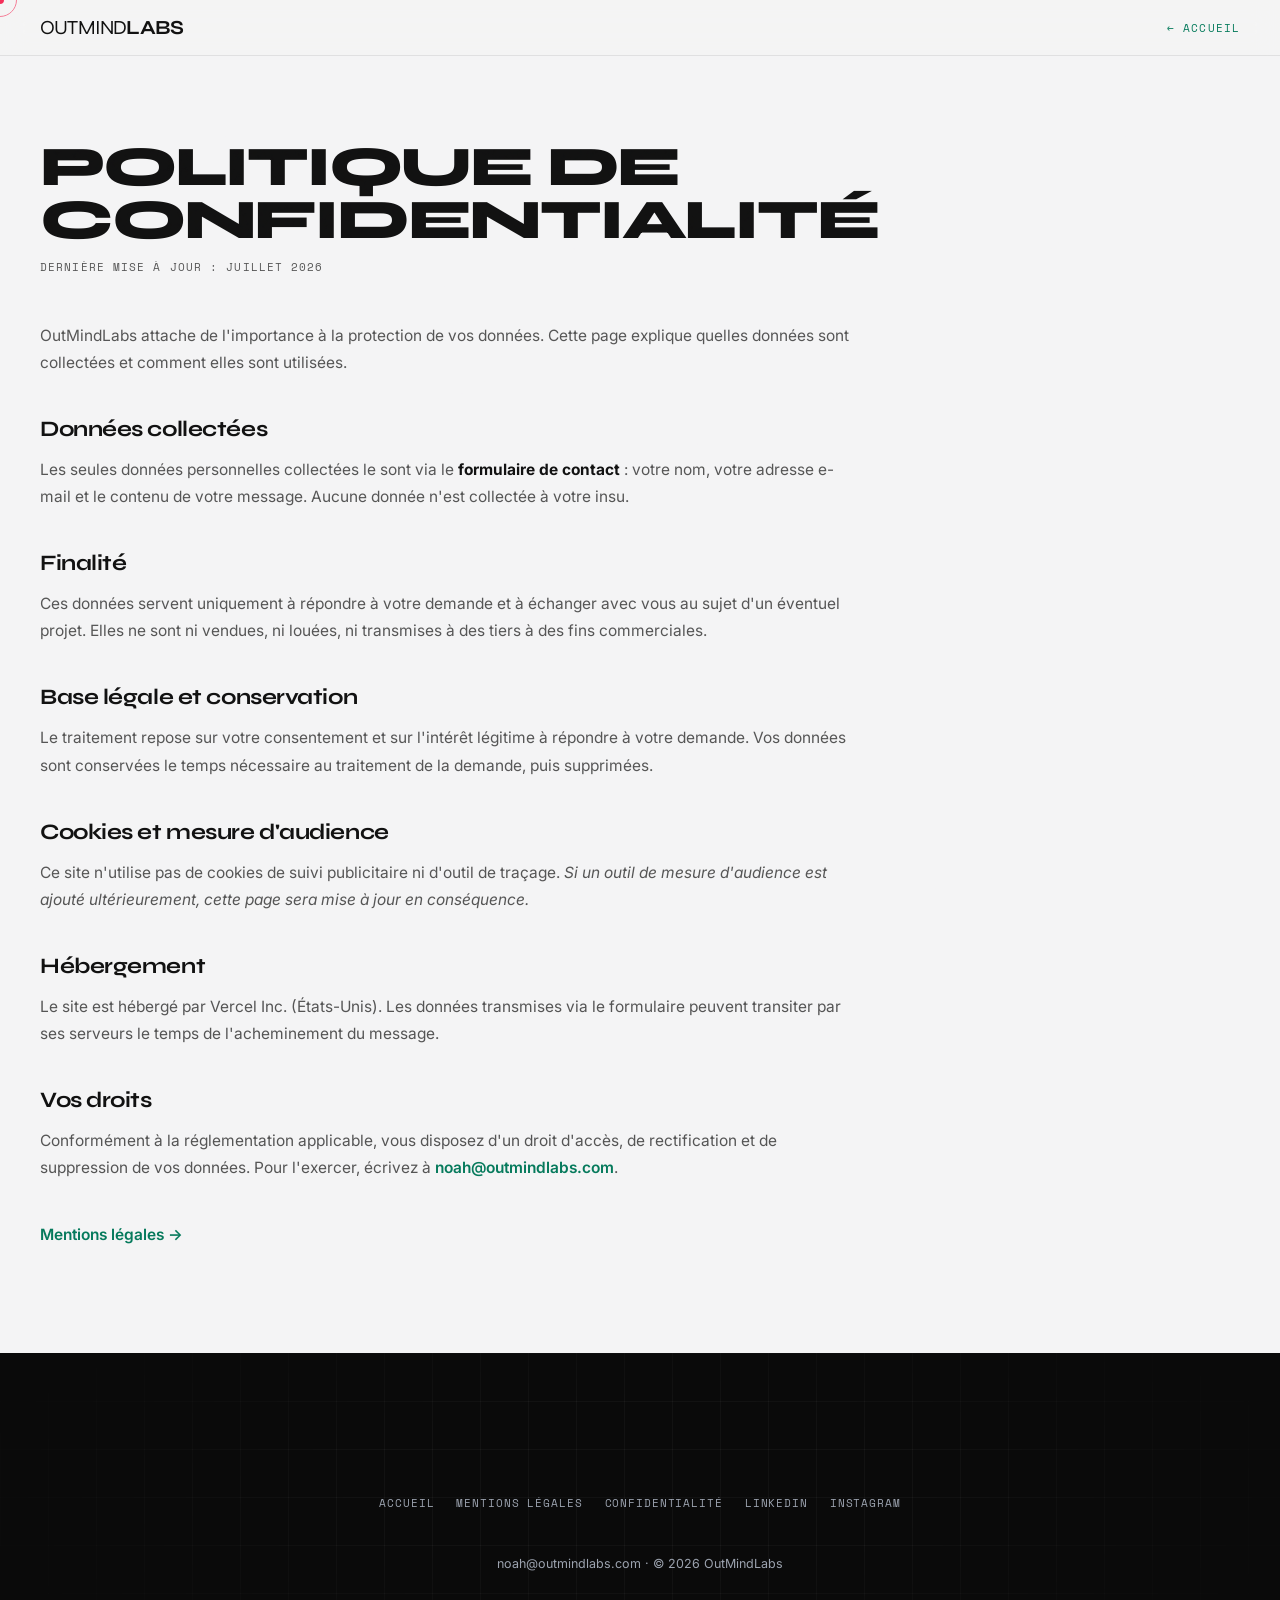
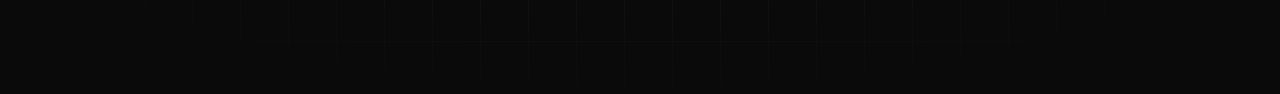
==== commit 8ae9b650: "Interleave project pages; unified footer with legal, home & socials - Regenerate case-study pages so" ====
--- a/legal/confidentialite.html
+++ b/legal/confidentialite.html
@@ -42,7 +42,14 @@
 
 <footer class="section section--dark sub-foot">
   <div class="wrap">
-    <p class="colophon"><a href="../index.html">← Retour à l'accueil</a> · © 2026 OutMindLabs</p>
+    <nav class="foot-nav">
+      <a href="../index.html">Accueil</a>
+      <a href="mentions-legales.html">Mentions légales</a>
+      <a href="confidentialite.html">Confidentialité</a>
+      <a href="https://www.linkedin.com/in/noahthevoz" target="_blank" rel="noopener">LinkedIn</a>
+      <a href="https://www.instagram.com/outmindlabs" target="_blank" rel="noopener">Instagram</a>
+    </nav>
+    <p class="colophon">noah@outmindlabs.com · © 2026 OutMindLabs</p>
   </div>
 </footer>
 <script src="../js/main.js"></script>
--- a/css/style.css
+++ b/css/style.css
@@ -558,7 +558,7 @@
 .sub-nav .back:hover { color: var(--ink); }
 
 /* ── project hero ── */
-.proj-hero { max-width: 1040px; margin: 0 auto; padding: 150px 40px 30px; }
+.proj-hero { max-width: 1440px; margin: 0 auto; padding: 150px 40px 30px; }
 .proj-tag { display: inline-block; font-family: var(--font-mono); font-size: 11px; letter-spacing: .16em; text-transform: uppercase; color: var(--muted); border: 1px solid var(--line-light); padding: 6px 12px; border-radius: 2px; margin-bottom: 22px; }
 .proj-title { font-family: var(--font-display); font-weight: 800; font-size: clamp(44px, 7.5vw, 96px); letter-spacing: -0.04em; text-transform: uppercase; line-height: 0.92; margin-bottom: 26px; }
 .proj-title .tg { display: inline; }
@@ -568,21 +568,20 @@
 .proj-meta div span { display: block; color: var(--muted); margin-bottom: 4px; }
 .proj-meta div b { color: var(--ink); font-weight: 700; }
 
-.proj-cover { max-width: 1240px; margin: 44px auto; padding: 0 40px; }
+.proj-cover { max-width: 1440px; margin: 44px auto; padding: 0 40px; }
 .proj-cover img { width: 100%; border: 1px solid var(--line-light); display: block; }
 
-.proj-content { max-width: 1040px; margin: 0 auto; padding: 20px 40px; }
+.proj-content { max-width: 1440px; margin: 0 auto; padding: 20px 40px; }
 .proj-block { margin: 0 0 64px; }
 .proj-block h2 { font-family: var(--font-display); font-weight: 800; font-size: clamp(26px, 3.2vw, 42px); letter-spacing: -0.03em; text-transform: uppercase; line-height: 1; margin-bottom: 22px; }
 .proj-block h2 .tg { display: inline; }
-.proj-block p { font-size: 16.5px; line-height: 1.75; color: var(--muted); max-width: 760px; margin-bottom: 16px; }
+.proj-block p { font-size: 16.5px; line-height: 1.75; color: var(--muted); max-width: 820px; margin-bottom: 16px; }
 .proj-block p strong { color: var(--ink); font-weight: 600; }
 .proj-note { font-size: 14px; color: var(--muted); font-style: italic; border-left: 2px solid var(--accent); padding-left: 18px; max-width: 760px; }
 .proj-note a { color: var(--accent-ink); font-weight: 600; }
 
-.proj-gallery { max-width: 1240px; margin: 10px auto 80px; padding: 0 40px; display: grid; grid-template-columns: repeat(2, 1fr); gap: 16px; }
-.proj-gallery img { width: 100%; border: 1px solid var(--line-light); display: block; }
-.proj-gallery .wide { grid-column: 1 / -1; }
+.proj-gallery { max-width: 1440px; margin: 10px auto 80px; padding: 0 40px; column-count: 2; column-gap: 16px; }
+.proj-gallery img { width: 100%; border: 1px solid var(--line-light); display: block; margin-bottom: 16px; break-inside: avoid; }
 
 .sub-foot { text-align: center; }
 .sub-foot .h-lg { color: #fff; margin-bottom: 30px; }
@@ -590,7 +589,8 @@
 .sub-foot .colophon a { color: var(--accent); }
 
 /* ── legal pages ── */
-.legal-wrap { max-width: 760px; margin: 0 auto; padding: 140px 40px 90px; }
+.legal-wrap { max-width: 1440px; margin: 0 auto; padding: 140px 40px 90px; }
+.legal-wrap p, .legal-wrap li, .legal-wrap h2, .legal-wrap .updated { max-width: 820px; }
 .legal-wrap h1 { font-family: var(--font-display); font-weight: 800; font-size: clamp(34px, 5vw, 56px); letter-spacing: -0.04em; text-transform: uppercase; line-height: 0.95; margin-bottom: 12px; }
 .legal-wrap .updated { font-family: var(--font-mono); font-size: 11px; letter-spacing: .1em; text-transform: uppercase; color: var(--muted); margin-bottom: 44px; }
 .legal-wrap h2 { font-family: var(--font-display); font-weight: 700; font-size: 22px; letter-spacing: -0.02em; margin: 40px 0 14px; }
@@ -607,8 +607,31 @@
 .foot-legal a:hover { color: var(--accent); }
 
 @media (max-width: 700px) {
-  .proj-gallery { grid-template-columns: 1fr; }
+  .proj-gallery { column-count: 1; }
   .sub-nav { padding: 13px 22px; }
   .proj-hero, .proj-content { padding-left: 22px; padding-right: 22px; }
   .proj-cover, .proj-gallery { padding-left: 22px; padding-right: 22px; }
 }
+
+/* ── project flow: alternating text / image ── */
+.proj-flow { max-width: 1440px; margin: 0 auto; padding: 20px 40px; }
+.proj-split { display: grid; grid-template-columns: 1fr 1fr; gap: 54px; align-items: center; margin: 64px 0; }
+.proj-split .proj-fig { margin: 0; }
+.proj-split .proj-fig img, .proj-full img { width: 100%; border: 1px solid var(--line-light); display: block; }
+.proj-split.reverse .proj-fig { order: -1; }
+.proj-solo { max-width: 820px; margin: 64px 0; }
+.proj-txt h2 { font-family: var(--font-display); font-weight: 800; font-size: clamp(24px, 2.8vw, 38px); letter-spacing: -0.03em; text-transform: uppercase; line-height: 1; margin-bottom: 18px; }
+.proj-txt h2 .tg { display: inline; }
+.proj-txt p { font-size: 16.5px; line-height: 1.75; color: var(--muted); margin-bottom: 14px; }
+.proj-txt p strong { color: var(--ink); font-weight: 600; }
+.proj-full { margin: 44px 0; }
+
+/* ── shared footer nav (home · legal · socials) ── */
+.foot-nav { display: flex; flex-wrap: wrap; justify-content: center; gap: 10px 22px; margin-top: 24px; }
+.foot-nav a { font-family: var(--font-mono); font-size: 11px; letter-spacing: .08em; text-transform: uppercase; color: var(--dim); transition: color .3s; }
+.foot-nav a:hover { color: var(--accent); }
+
+@media (max-width: 900px) {
+  .proj-split { grid-template-columns: 1fr; gap: 28px; margin: 44px 0; }
+  .proj-split.reverse .proj-fig { order: 0; }
+}
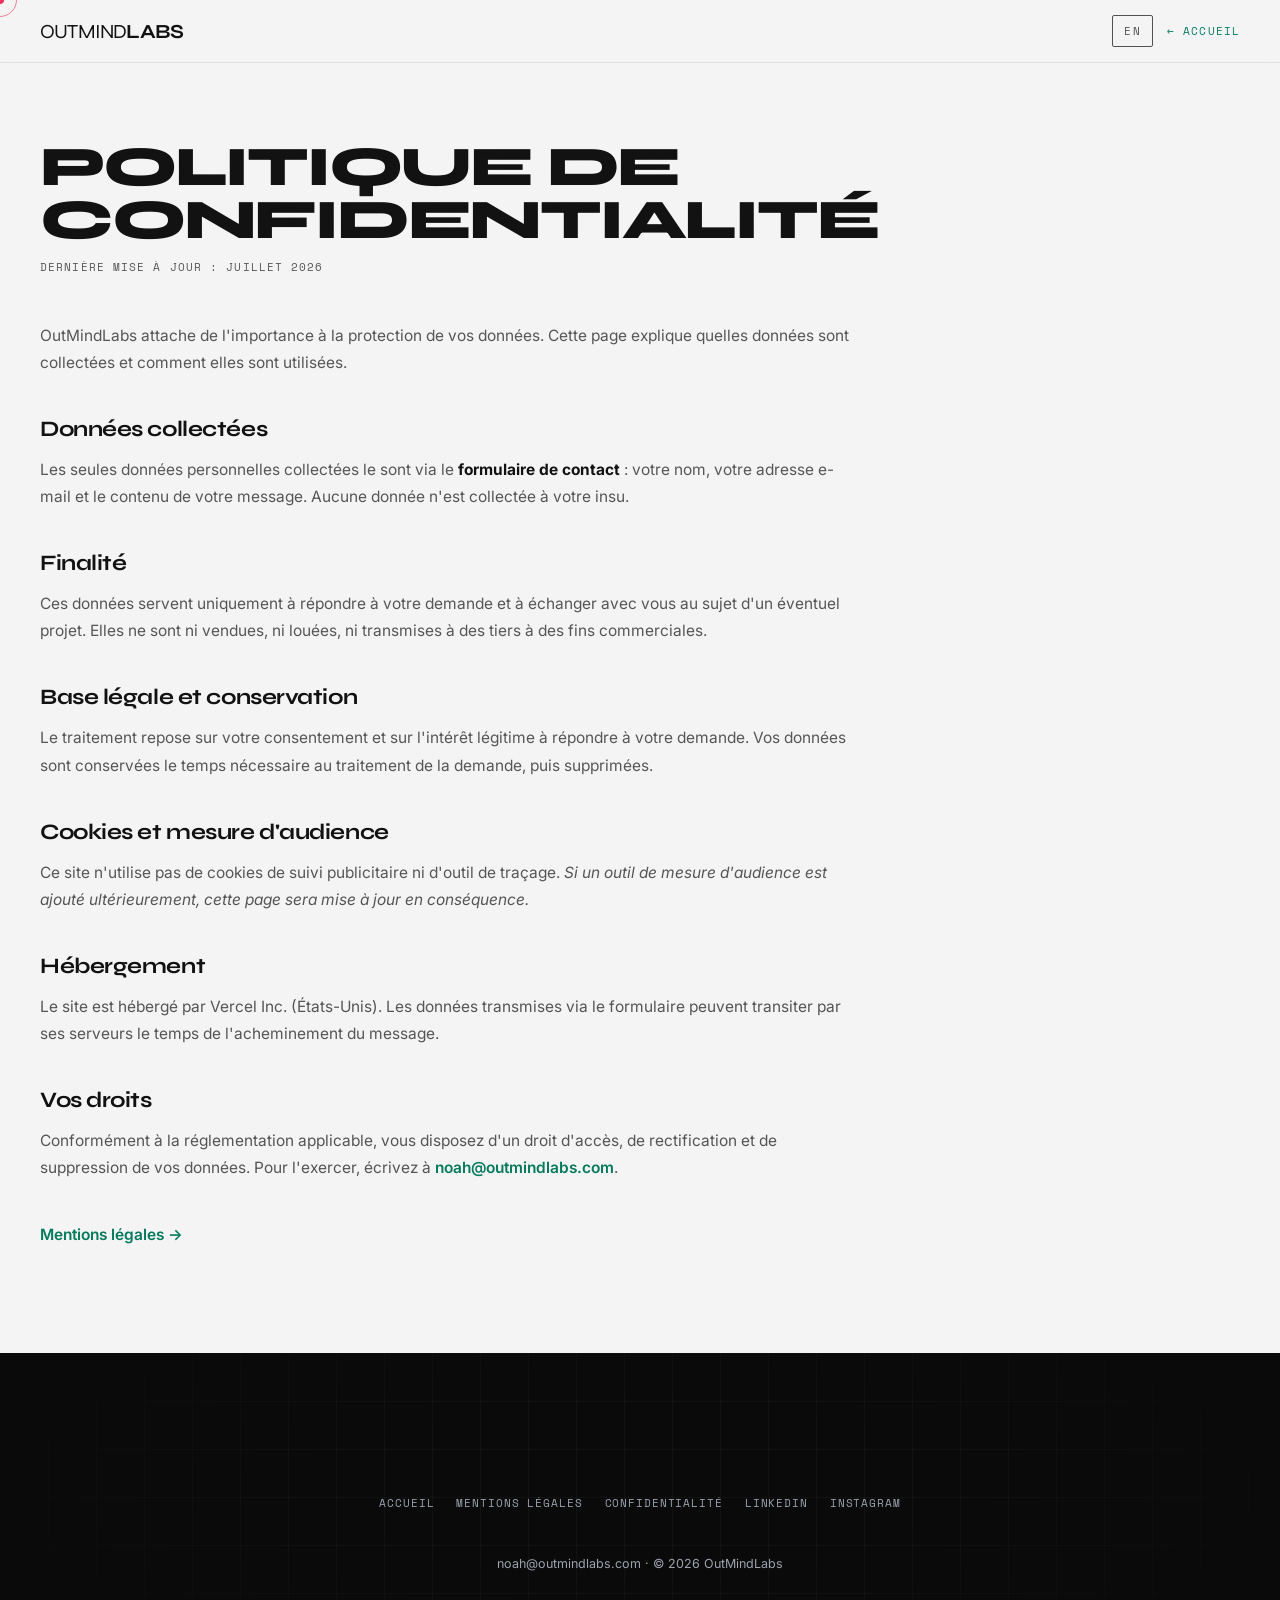
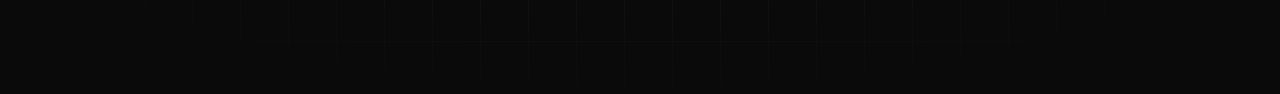
==== commit 924bf330: "English version for case-study and legal pages + FR/EN toggle - Every project page and both legal pa" ====
--- a/legal/confidentialite.html
+++ b/legal/confidentialite.html
@@ -4,48 +4,49 @@
 <meta charset="UTF-8">
 <meta name="viewport" content="width=device-width, initial-scale=1.0">
 <title>Confidentialité · OutMindLabs</title>
+<link rel="icon" type="image/png" href="../img/favicon.png">
 <link rel="stylesheet" href="../css/style.css">
 </head>
 <body class="subpage">
 <div id="cur-dot"></div><div id="cur-ring"></div>
 <nav class="sub-nav">
   <a href="../index.html" class="nav-brand"><span>OUTMIND</span><b>LABS</b></a>
-  <a href="../index.html" class="back">← Accueil</a>
+  <div class="sub-nav-right"><button class="lang-toggle" id="langToggle">EN</button><a href="../index.html" class="back" data-en="← Home">← Accueil</a></div>
 </nav>
 
 <main class="legal-wrap">
-  <h1>Politique de confidentialité</h1>
-  <p class="updated">Dernière mise à jour : juillet 2026</p>
+  <h1 data-en="Privacy policy">Politique de confidentialité</h1>
+  <p class="updated" data-en="Last updated: July 2026">Dernière mise à jour : juillet 2026</p>
 
-  <p>OutMindLabs attache de l'importance à la protection de vos données. Cette page explique quelles données sont collectées et comment elles sont utilisées.</p>
+  <p data-en="OutMindLabs takes the protection of your data seriously. This page explains what data is collected and how it is used.">OutMindLabs attache de l'importance à la protection de vos données. Cette page explique quelles données sont collectées et comment elles sont utilisées.</p>
 
-  <h2>Données collectées</h2>
-  <p>Les seules données personnelles collectées le sont via le <strong>formulaire de contact</strong> : votre nom, votre adresse e-mail et le contenu de votre message. Aucune donnée n'est collectée à votre insu.</p>
+  <h2 data-en="Data collected">Données collectées</h2>
+  <p data-en="The only personal data collected is through the <strong>contact form</strong>: your name, your email address and the content of your message. No data is collected without your knowledge.">Les seules données personnelles collectées le sont via le <strong>formulaire de contact</strong> : votre nom, votre adresse e-mail et le contenu de votre message. Aucune donnée n'est collectée à votre insu.</p>
 
-  <h2>Finalité</h2>
-  <p>Ces données servent uniquement à répondre à votre demande et à échanger avec vous au sujet d'un éventuel projet. Elles ne sont ni vendues, ni louées, ni transmises à des tiers à des fins commerciales.</p>
+  <h2 data-en="Purpose">Finalité</h2>
+  <p data-en="This data is used solely to answer your request and to discuss a possible project with you. It is never sold, rented, or shared with third parties for commercial purposes.">Ces données servent uniquement à répondre à votre demande et à échanger avec vous au sujet d'un éventuel projet. Elles ne sont ni vendues, ni louées, ni transmises à des tiers à des fins commerciales.</p>
 
-  <h2>Base légale et conservation</h2>
-  <p>Le traitement repose sur votre consentement et sur l'intérêt légitime à répondre à votre demande. Vos données sont conservées le temps nécessaire au traitement de la demande, puis supprimées.</p>
+  <h2 data-en="Legal basis and retention">Base légale et conservation</h2>
+  <p data-en="Processing is based on your consent and on the legitimate interest of answering your request. Your data is kept for the time needed to handle the request, then deleted.">Le traitement repose sur votre consentement et sur l'intérêt légitime à répondre à votre demande. Vos données sont conservées le temps nécessaire au traitement de la demande, puis supprimées.</p>
 
-  <h2>Cookies et mesure d'audience</h2>
-  <p>Ce site n'utilise pas de cookies de suivi publicitaire ni d'outil de traçage. <em>Si un outil de mesure d'audience est ajouté ultérieurement, cette page sera mise à jour en conséquence.</em></p>
+  <h2 data-en="Cookies and analytics">Cookies et mesure d'audience</h2>
+  <p data-en="This site uses no advertising or tracking cookies. <em>If an analytics tool is added later, this page will be updated accordingly.</em>">Ce site n'utilise pas de cookies de suivi publicitaire ni d'outil de traçage. <em>Si un outil de mesure d'audience est ajouté ultérieurement, cette page sera mise à jour en conséquence.</em></p>
 
-  <h2>Hébergement</h2>
-  <p>Le site est hébergé par Vercel Inc. (États-Unis). Les données transmises via le formulaire peuvent transiter par ses serveurs le temps de l'acheminement du message.</p>
+  <h2 data-en="Hosting">Hébergement</h2>
+  <p data-en="The site is hosted by Vercel Inc. (USA). Data sent through the form may transit its servers for the time needed to deliver the message.">Le site est hébergé par Vercel Inc. (États-Unis). Les données transmises via le formulaire peuvent transiter par ses serveurs le temps de l'acheminement du message.</p>
 
-  <h2>Vos droits</h2>
-  <p>Conformément à la réglementation applicable, vous disposez d'un droit d'accès, de rectification et de suppression de vos données. Pour l'exercer, écrivez à <a href="mailto:noah@outmindlabs.com">noah@outmindlabs.com</a>.</p>
+  <h2 data-en="Your rights">Vos droits</h2>
+  <p data-en="In line with the applicable regulation, you have the right to access, correct and delete your data. To exercise it, write to <a href='mailto:noah@outmindlabs.com'>noah@outmindlabs.com</a>.">Conformément à la réglementation applicable, vous disposez d'un droit d'accès, de rectification et de suppression de vos données. Pour l'exercer, écrivez à <a href="mailto:noah@outmindlabs.com">noah@outmindlabs.com</a>.</p>
 
-  <p style="margin-top:40px;"><a href="mentions-legales.html">Mentions légales →</a></p>
+  <p style="margin-top:40px;"><a href="mentions-legales.html" data-en="Legal notice →">Mentions légales →</a></p>
 </main>
 
 <footer class="section section--dark sub-foot">
   <div class="wrap">
     <nav class="foot-nav">
-      <a href="../index.html">Accueil</a>
-      <a href="mentions-legales.html">Mentions légales</a>
-      <a href="confidentialite.html">Confidentialité</a>
+      <a href="../index.html" data-en="Home">Accueil</a>
+      <a href="mentions-legales.html" data-en="Legal notice">Mentions légales</a>
+      <a href="confidentialite.html" data-en="Privacy">Confidentialité</a>
       <a href="https://www.linkedin.com/in/noahthevoz" target="_blank" rel="noopener">LinkedIn</a>
       <a href="https://www.instagram.com/outmindlabs" target="_blank" rel="noopener">Instagram</a>
     </nav>
--- a/css/style.css
+++ b/css/style.css
@@ -1,7 +1,7 @@
 @import url('https://fonts.googleapis.com/css2?family=Syne:wght@400;700;800&family=Inter:wght@300;400;500;600&family=Space+Mono:wght@400;700&display=swap');
 
 /* ═══════════════════════════════════════════════════════════
-   OUTMINDLABS — L'ARCHIVE
+   OUTMINDLABS - L'ARCHIVE
    A specimen archive. Black/white/grey base · mint signature ·
    pink used in exactly one place (redaction). Mono = data only.
    ═══════════════════════════════════════════════════════════ */
@@ -36,7 +36,7 @@
   --ease-io: cubic-bezier(0.16, 1, 0.3, 1);
 }
 
-/* overflow-x: clip (not hidden) — hidden creates a scroll container that
+/* overflow-x: clip (not hidden) - hidden creates a scroll container that
    breaks position: sticky in the fiche section */
 html { scroll-behavior: smooth; overflow-x: clip; }
 
@@ -67,7 +67,7 @@
 img { display: block; max-width: 100%; }
 button { font: inherit; cursor: pointer; }
 
-/* Keyboard focus — visible everywhere; dark ink on light/mint, mint on dark */
+/* Keyboard focus - visible everywhere; dark ink on light/mint, mint on dark */
 :focus-visible { outline: 2px solid var(--accent); outline-offset: 3px; border-radius: 1px; }
 .section--light :focus-visible,
 .section--mint :focus-visible,
@@ -102,7 +102,7 @@
   display: inline-block;
   margin-bottom: 22px;
 }
-/* mint accent fails contrast on cream — darken mono labels on light */
+/* mint accent fails contrast on cream - darken mono labels on light */
 .section--light .module,
 .assay .code,
 .protocole .ptitle { color: var(--accent-ink); }
@@ -113,11 +113,11 @@
   text-transform: uppercase;
   line-height: 0.94;
 }
-.h-xl { font-size: clamp(44px, 7vw, 104px); line-height: 0.9; }
+.h-xl { font-size: clamp(44px, 7vw, 104px); line-height: 0.95; }
 .h-lg { font-size: clamp(32px, 4.6vw, 60px); text-wrap: balance; }
 .h-md { font-size: clamp(22px, 2.4vw, 30px); font-weight: 700; text-wrap: balance; }
 .lead { font-family: var(--font-body); font-weight: 300; font-size: clamp(16px, 1.5vw, 19px); line-height: 1.65; color: var(--muted); }
-/* nicer body wrapping — avoids orphans and short last lines */
+/* nicer body wrapping - avoids orphans and short last lines */
 p, .lead, .spec-find, .fiche-note, .rap .quote, .cons-body p { text-wrap: pretty; }
 .section--dark .lead { color: var(--dim); }
 .tg {
@@ -184,7 +184,7 @@
 .link-ghost { font-family: var(--font-mono); font-size: 12px; letter-spacing: .1em; text-transform: uppercase; color: var(--dim); transition: color .3s; }
 .link-ghost:hover { color: var(--accent); }
 
-/* redaction — the ONLY pink */
+/* redaction - the ONLY pink */
 .redact {
   display: inline-block; background: var(--pink); color: var(--pink);
   font-family: var(--font-mono); font-weight: 700; font-size: 0.78em;
@@ -214,6 +214,12 @@
 .nav-status { display: inline-flex; align-items: center; gap: 8px; font-family: var(--font-mono); font-size: 11px; letter-spacing: .12em; text-transform: uppercase; }
 .nav-status .led { width: 7px; height: 7px; border-radius: 50%; background: var(--accent); box-shadow: 0 0 8px var(--accent); }
 .nav-toggle { display: none; background: none; border: 1px solid currentColor; border-radius: 2px; padding: 7px 12px; font-family: var(--font-mono); font-size: 11px; letter-spacing: .12em; text-transform: uppercase; color: inherit; }
+.nav-actions { display: flex; align-items: center; gap: 12px; }
+.lang-toggle { background: none; border: 1px solid currentColor; border-radius: 2px; padding: 7px 11px; font-family: var(--font-mono); font-size: 11px; letter-spacing: .12em; text-transform: uppercase; color: inherit; opacity: .72; cursor: pointer; transition: opacity .25s, color .25s, border-color .25s; }
+.lang-toggle:hover { opacity: 1; color: var(--accent); border-color: var(--accent); }
+.nav--light .lang-toggle:hover { color: var(--accent-ink); border-color: var(--accent-ink); }
+.sub-nav .lang-toggle { color: var(--ink); }
+.sub-nav-right { display: flex; align-items: center; gap: 14px; }
 
 /* ═══════════════ 000 · LA PAILLASSE (design lab bench) ═══════════════ */
 .hero {
@@ -226,7 +232,7 @@
 #mesh { position: absolute; inset: 0; width: 100%; height: 100%; z-index: 0; }
 .hero-inner { position: relative; z-index: 2; max-width: 1440px; margin: 0 auto; width: 100%; }
 .hero h1 { color: var(--ink); margin-bottom: 26px; }
-.hero h1 .line { display: block; }
+.hero h1 .line { display: block; white-space: nowrap; }
 .hero .lead { color: var(--muted); }
 .hero-sub { max-width: 560px; margin-bottom: 40px; }
 .hero-cta { display: flex; align-items: center; gap: 26px; flex-wrap: wrap; }
@@ -267,7 +273,7 @@
 #classification .discipline { padding: 30px; }
 #classification .discipline h3 { margin-bottom: 16px; }
 #classification .taxo { margin-bottom: 16px; }
-#classification .taxo li { padding: 7px 0; }
+#classification .taxo summary { padding: 8px 0; }
 .class-grid { display: grid; grid-template-columns: 1fr 1fr; gap: 24px; }
 .discipline {
   background: #fff;
@@ -285,8 +291,24 @@
 }
 .discipline h3 { font-family: var(--font-display); font-weight: 800; font-size: clamp(24px, 2.6vw, 34px); letter-spacing: -0.03em; text-transform: uppercase; color: var(--ink); margin-bottom: 22px; line-height: 1; }
 .taxo { list-style: none; margin-bottom: 22px; }
-.taxo li { font-family: var(--font-body); font-size: 15px; color: #333; padding: 10px 0; border-bottom: 1px solid rgba(0,0,0,0.08); }
-.taxo li::before { content: '+ '; font-family: var(--font-mono); color: var(--accent-ink); font-weight: 700; }
+.taxo li { border-bottom: 1px solid rgba(0,0,0,0.08); }
+.taxo summary {
+  list-style: none; cursor: pointer; user-select: none;
+  font-family: var(--font-body); font-size: 15px; color: #333;
+  padding: 10px 0; display: flex; align-items: baseline; gap: 9px;
+  transition: color .2s var(--ease);
+}
+.taxo summary::-webkit-details-marker { display: none; }
+.taxo summary::before {
+  content: '+'; font-family: var(--font-mono); color: var(--accent-ink);
+  font-weight: 700; width: 10px; flex: none;
+}
+.taxo details[open] summary::before { content: '\2212'; }
+.taxo summary:hover { color: var(--accent-ink); }
+.taxo details p {
+  font-family: var(--font-body); font-size: 13.5px; color: var(--muted);
+  line-height: 1.5; padding: 0 6px 12px 19px; margin: 0;
+}
 .discipline .one { font-size: 15px; color: var(--muted); font-style: italic; }
 
 /* ═══════════════ 003 · LA COLLECTION ═══════════════ */
@@ -332,8 +354,9 @@
 .fiche-grid > * { min-width: 0; }   /* stop the big Syne word from widening its track */
 
 /* ── reaction module ── */
+.reaction-pin { display: contents; }   /* desktop: reaction is a direct grid child */
 .reaction { position: relative; border: 1px solid var(--line-dark); background: #0d0d0d; padding: 34px; }
-.rtop { display: flex; justify-content: space-between; align-items: center; margin-bottom: 22px; }
+.rtop { display: flex; justify-content: space-between; align-items: baseline; gap: 6px 16px; flex-wrap: wrap; margin-bottom: 22px; }
 .rlabel, .rprog { font-family: var(--font-mono); font-size: 10px; letter-spacing: .14em; text-transform: uppercase; color: var(--dim); }
 .rprog b { color: var(--accent); }
 
@@ -442,7 +465,11 @@
 .assay li { font-family: var(--font-body); font-size: 14px; color: var(--muted); padding: 8px 0; border-bottom: 1px solid var(--hair-light); }
 .assay li::before { content: '+ '; font-family: var(--font-mono); color: var(--accent-ink); font-weight: 700; }
 .assay .delai { font-family: var(--font-mono); font-size: 11px; letter-spacing: .1em; text-transform: uppercase; color: var(--ink); }
-.assay.feature { border-color: var(--accent); box-shadow: 0 0 0 1px var(--accent); }
+/* the technical offer spans two columns */
+.assay--wide { grid-column: span 2; }
+.assay--wide .assay-lead { font-family: var(--font-body); font-size: 15px; line-height: 1.55; color: var(--muted); margin-bottom: 20px; max-width: 46ch; }
+.assay--wide ul { column-count: 2; column-gap: 40px; }
+.assay--wide li { break-inside: avoid; }
 
 /* ═══════════════ 006 · RAPPORTS ═══════════════ */
 .rap-grid { display: grid; grid-template-columns: repeat(3, 1fr); gap: 20px; }
@@ -467,8 +494,9 @@
 .acc-direct p { font-size: 14px; color: var(--muted); margin: 0 0 10px; }
 .acc-direct a { display: inline-block; font-family: var(--font-display); font-weight: 700; font-size: 18px; letter-spacing: -0.02em; color: var(--ink); word-break: break-all; }
 .acc-direct a:hover { color: var(--accent-ink); }
-.acc-direct .mono { display: block; margin-top: 10px; font-family: var(--font-body); color: var(--muted); font-size: 13px; }
+.acc-direct .mono { display: block; margin-top: 10px; font-family: var(--font-body); color: var(--muted); font-size: 13px; letter-spacing: 0; text-transform: none; }
 .acc-form { background: #fff; border: 1px solid var(--line-light); padding: 40px; box-shadow: 0 30px 60px -40px rgba(0,0,0,0.4); }
+.form-error { margin-top: 16px; font-size: 13.5px; color: #b3261e; }
 .form-row { margin-bottom: 24px; }
 .form-row label { display: block; font-family: var(--font-mono); font-size: 11px; letter-spacing: .12em; text-transform: uppercase; color: var(--muted); margin-bottom: 8px; }
 .form-row input, .form-row select, .form-row textarea {
@@ -505,29 +533,64 @@
 .reveal { opacity: 0; transform: translateY(34px); transition: opacity .8s var(--ease-io), transform .8s var(--ease-io); }
 .reveal.in { opacity: 1; transform: none; }
 
+/* ── floating contact CTA ── */
+.cta-float {
+  position: fixed; z-index: 950; right: 26px; bottom: 26px;
+  display: inline-flex; align-items: center;
+  font-family: var(--font-mono); font-size: 12px; letter-spacing: .12em; text-transform: uppercase;
+  color: #fff; background: #111; padding: 14px 22px; border-radius: 100px;
+  box-shadow: 0 0 0 1px rgba(0,196,154,0.55), 0 18px 38px -14px rgba(0,0,0,0.6);
+  opacity: 0; transform: translateY(16px) scale(0.96); pointer-events: none;
+  transition: opacity .45s var(--ease), transform .45s var(--ease), background .25s, color .25s;
+}
+.cta-float.show { opacity: 1; transform: none; pointer-events: auto; }
+.cta-float:hover { background: var(--accent); color: var(--void); box-shadow: 0 0 0 1px var(--accent), 0 18px 38px -12px rgba(0,196,154,0.45); }
+
 /* ═══════════════ RESPONSIVE ═══════════════ */
 @media (max-width: 900px) {
   .section { padding: 90px 22px; }
   .nav { padding: 13px 22px; }
   .nav-menu a, .nav-status { display: none; }
   .nav-toggle { display: inline-block; }
-  .nav.open .nav-menu { display: flex; position: absolute; top: 100%; left: 0; right: 0; flex-direction: column; gap: 0; background: inherit; border-bottom: 1px solid var(--hair-dark); padding: 10px 22px 18px; }
-  .nav--light.open .nav-menu { border-bottom-color: var(--hair-light); }
+  .nav.open .nav-menu { display: flex; position: absolute; top: 100%; left: 0; right: 0; flex-direction: column; gap: 0; background: rgba(18,18,20,0.95); backdrop-filter: blur(16px); -webkit-backdrop-filter: blur(16px); border-bottom: 1px solid var(--hair-dark); padding: 10px 22px 18px; }
+  .nav--light.open .nav-menu { background: rgba(248,248,249,0.97); border-bottom-color: var(--hair-light); }
   .nav.open .nav-menu a { display: block; padding: 12px 0; opacity: .9; }
   .hero { padding: 120px 22px 80px; }
   .hero-readout { display: none; }
   .cons-grid, .fiche-grid, .acc-grid { grid-template-columns: 1fr; gap: 40px; }
+  .cons-photo { max-width: none; }
   .fiche-scroll { height: auto; }
-  .fiche-sticky { position: static; min-height: 0; padding: 90px 22px; }
+  .fiche-sticky { position: static; min-height: 0; padding: 90px 22px; overflow: visible; }
+  /* pin the reaction inside its own spacer so it plays through its steps
+     before the meta, without ever scrolling on top of it */
+  .reaction-pin { display: block; min-height: 150vh; }
+  .fiche-grid .reaction { position: sticky; top: 72px; }
   .class-grid { grid-template-columns: 1fr; }
   .spec-grid { grid-template-columns: repeat(2, 1fr); }
   .assay-grid { grid-template-columns: repeat(2, 1fr); }
   .rap-grid { grid-template-columns: 1fr; }
+  /* the fiche right column reveals with the desktop scrub; on mobile the
+     scrub is off, so show it regardless of the animation state */
+  .fiche-grid .metatable li, .fiche-grid .fiche-note, .fiche-grid .typekit .row { opacity: 1; transform: none; }
+  .fiche-grid .chip { background: var(--cc); color: var(--ct); }
+  .acc-form { padding: 28px 22px; }
+  .proj-hero { padding-top: 130px; }
+  .proj-meta { gap: 14px 26px; }
 }
 @media (max-width: 560px) {
+  .section { padding: 76px 18px; }
   .spec-grid { grid-template-columns: 1fr; }
   .assay-grid { grid-template-columns: 1fr; }
-  .hero-cta { gap: 16px; }
+  .assay--wide { grid-column: auto; }
+  .assay--wide ul { column-count: 1; }
+  .hero { padding: 110px 18px 70px; }
+  .hero .h-xl { font-size: clamp(28px, 11.5vw, 46px); }   /* smaller, with margin so 'ON MÉLANGE.' never clips */
+  .cta-float { right: 16px; bottom: 16px; padding: 12px 18px; font-size: 11px; }
+  .hero-cta { gap: 16px; flex-direction: column; align-items: flex-start; }
+  .hero-cta .btn { width: 100%; justify-content: center; }
+  .discipline, .reaction, .rap, .assay { padding: 24px; }
+  .proj-flow, .proj-hero, .proj-cover, .proj-gallery { padding-left: 18px; padding-right: 18px; }
+  .legal-wrap { padding: 120px 18px 70px; }
 }
 
 /* ═══════════════ REDUCED MOTION ═══════════════ */
